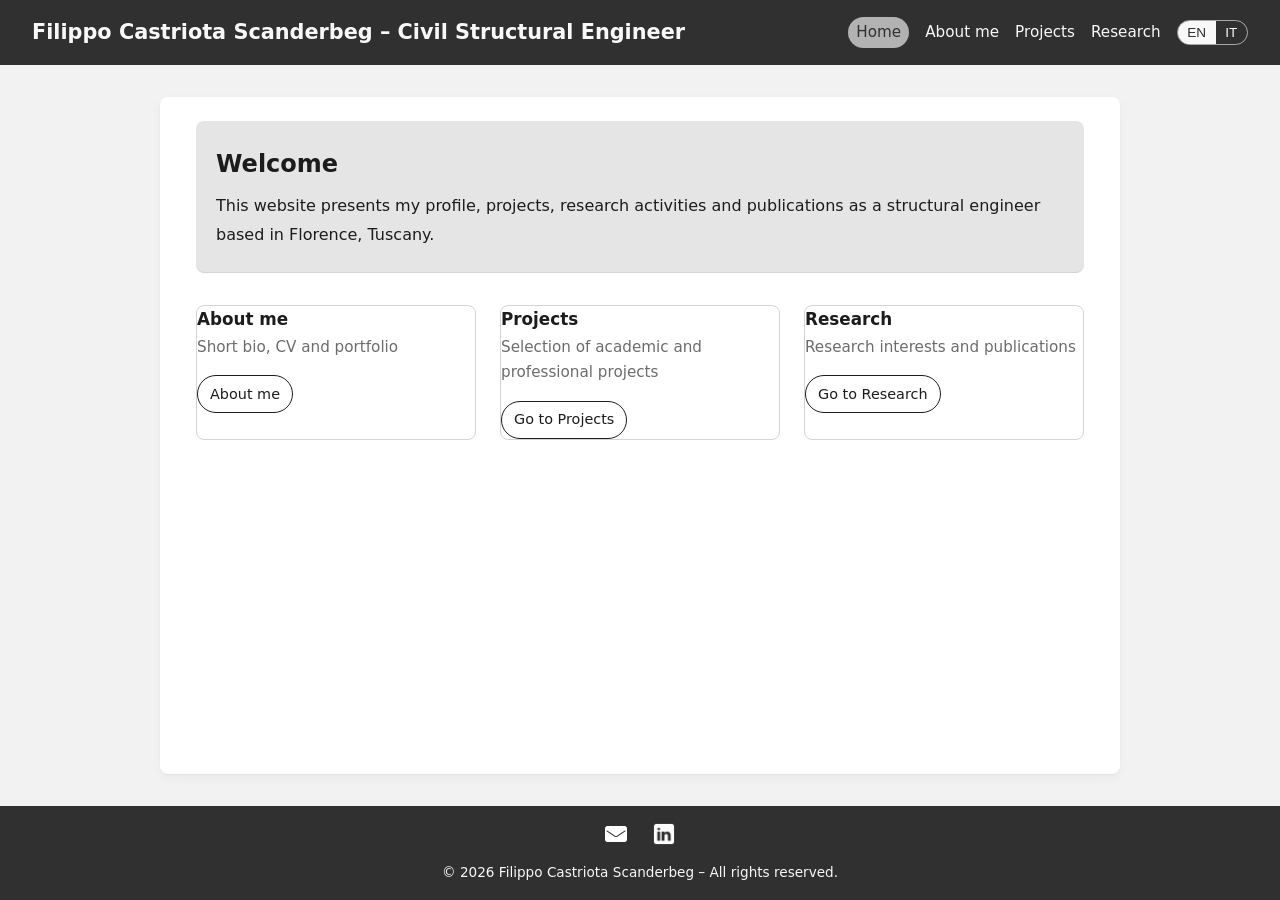
==== index.html @ 75272bab "Style" ====
<!DOCTYPE html>
<html lang="en">
<head>
  <script>
    (function() {
      try {
        var saved = window.localStorage.getItem('siteLanguage');
        if (saved === 'it' || saved === 'en') {
          document.documentElement.lang = saved;
        }
      } catch (e) {
        // ignore
      }
    })();
  </script>
  <meta charset="UTF-8">
  <meta name="viewport" content="width=device-width, initial-scale=1">
  <title>Filippo Castriota Scanderbeg</title>
  <link rel="preconnect" href="https://fonts.googleapis.com">
  <link rel="preconnect" href="https://fonts.gstatic.com" crossorigin>
  <link rel="stylesheet" href="styles.css">
</head>
<body>
  <header>
    <h1>
      <span data-lang="en">Filippo Castriota Scanderbeg – Civil Structural Engineer</span>
      <span data-lang="it">Filippo Castriota Scanderbeg – Ingegnere Civile Strutturista</span>
    </h1>
    <nav>
      <a href="index.html" data-lang="en" class="active">Home</a>
      <a href="index.html" data-lang="it" class="active">Home</a>
      <a href="about.html" data-lang="en">About me</a>
      <a href="about.html" data-lang="it">Chi sono</a>
      <a href="projects.html" data-lang="en">Projects</a>
      <a href="projects.html" data-lang="it">Progetti</a>
      <a href="research.html" data-lang="en">Research</a>
      <a href="research.html" data-lang="it">Ricerca</a>

      <div class="lang-switcher">
        <button type="button" class="lang-btn" data-lang-switch="en">EN</button>
        <button type="button" class="lang-btn" data-lang-switch="it">IT</button>
      </div>
    </nav>
  </header>

  <main>
    <section class="hero">
      <h2 data-lang="en">Welcome<br></h2>
      <h2 data-lang="it">Benvenuto<br></h2>

      <p data-lang="en">
        This website presents my profile, projects, research activities and publications as a structural engineer
        based in Florence, Tuscany.
      </p>
      <p data-lang="it">
        Questo sito presenta il mio profilo, i progetti, le attività di ricerca e le pubblicazioni come ingegnere
        strutturista con base a Firenze, Toscana.
      </p>
    </section>

    <section class="grid">
      <article class="card">
        <h3 data-lang="en">About me<br></h3>
        <h3 data-lang="it">Chi sono<br></h3>
        <p data-lang="en">Short bio, CV and portfolio<br></p>
        <p data-lang="it">Breve bio, CV e portfolio<br></p>
        <div class="card-actions">
          <a href="about.html" data-lang="en">About me</a>
          <a href="about.html" data-lang="it">Chi sono</a>
        </div>
      </article>

      <article class="card">
        <h3 data-lang="en">Projects<br></h3>
        <h3 data-lang="it">Progetti<br></h3>
        <p data-lang="en">Selection of academic and professional projects<br></p>
        <p data-lang="it">Selezione di progetti accademici e professionali<br></p>
        <div class="card-actions">
          <a href="projects.html" data-lang="en">Go to Projects</a>
          <a href="projects.html" data-lang="it">Vai ai Progetti</a>
        </div>
      </article>

      <article class="card">
        <h3 data-lang="en">Research<br></h3>
        <h3 data-lang="it">Ricerca<br></h3>
        <p data-lang="en">Research interests and publications<br></p>
        <p data-lang="it">Interessi di ricerca e pubblicazioni<br></p>
        <div class="card-actions">
          <a href="research.html" data-lang="en">Go to Research</a>
          <a href="research.html" data-lang="it">Vai alla Ricerca</a>
        </div>
      </article>

    </section>
  </main>

<footer class="site-footer">
    <div class="footer-icons">
      <a href="mailto:filippo.castriotascanderbeg@gmail.com" aria-label="Email">
        <img src="assets/icons8-email-48.png" alt="Email">
      </a>
      <a href="https://www.linkedin.com/in/filippo-castriota-scanderbeg-896a7925b" target="_blank" rel="noopener noreferrer" aria-label="LinkedIn">
        <img src="assets/icons8-linkedin-50.png" alt="LinkedIn">
      </a>
    </div>
    © <span id="year"></span> Filippo Castriota Scanderbeg – All rights reserved.
</footer>

  <script>document.getElementById('year').textContent = new Date().getFullYear();</script>
  <script src="lang.js"></script>
</body>
</html>
---- styles.css ----
[data-lang] { display: none; }
html[lang="en"] [data-lang="en"], html[lang="it"] [data-lang="it"] { display: initial; }
:root {
  --bg:           #f2f2f2;
  --surface:      #ffffff;
  --surface-alt:  #e5e5e5;
  --text:         #1c1c1c;
  --muted:        #6c6c6c;
  --border:       #d4d4d4;
  --primary:      #1c1c1c;
  --primary-light:#dcdcdc;
}

html, body {
  height: 100%;
}

body {
  min-height: 100vh;
  display: flex;
  flex-direction: column;
  font-family: 'Artifakt Element', system-ui, -apple-system, BlinkMacSystemFont, "Segoe UI", sans-serif;
  background: var(--bg);
  color: var(--text);
  line-height: 1.6;
}

main {
  flex: 1 0 auto;
}

footer.site-footer {
  flex-shrink: 0;
}

* {
  box-sizing: border-box;
  margin: 0;
  padding: 0;
}

header {
  background: #303030;
  color: #f8f8f8;
  padding: 1rem 2rem;
  display: flex;
  flex-wrap: wrap;
  align-items: center;
  justify-content: space-between;
  gap: 0.75rem;
}

header h1 {
  font-size: 1.3rem;
}

nav {
  display: flex;
  align-items: center;
  gap: 1rem;
  flex-wrap: wrap;
}

nav a {
  color: #f8f8f8;
  text-decoration: none;
  font-size: 0.95rem;
}

nav a:hover {
  text-decoration: underline;
}

nav a.active {
  background: rgba(248, 248, 248, 0.65);
  color: #303030;
  border-radius: 999px;
  padding: 0.2rem 0.5rem;
}

.lang-switcher {
  display: inline-flex;
  border-radius: 999px;
  border: 1px solid rgba(248, 248, 248, 0.6);
  overflow: hidden;
}

.lang-btn {
  background: transparent;
  border: none;
  color: #f8f8f8;
  font-size: 0.85rem;
  padding: 0.25rem 0.6rem;
  cursor: pointer;
}

.lang-btn.active-lang {
  background: #f8f8f8;
  color: #303030;
}

main {
  max-width: 960px;
  margin: 2rem auto;
  padding: 0 1rem 3rem;
  background: var(--surface);
  border-radius: 0.5rem;
  box-shadow:
    0 1px 2px rgba(0,0,0,0.04),
    0 4px 12px rgba(0,0,0,0.04);
}

.hero {
  background: var(--surface-alt);
  border-radius: 0.5rem;
  margin: 1.5rem 1.25rem 2rem;
  padding: 1.5rem 1.25rem;
}

.hero h2 { margin-bottom: 0.75rem; }
.hero p { margin-bottom: 0.5rem; }

.grid {
  display: grid;
  grid-template-columns: repeat(auto-fit, minmax(220px, 1fr));
  gap: 1.5rem;
  padding: 0 1.25rem 1.5rem;
}

.card,
.project-card {
  background: #ffffff;
  border-radius: 0.5rem;
  border: 1px solid var(--border);
}

.card h3 { margin-bottom: 0.5rem; font-size: 1.05rem; }

.card p { font-size: 0.95rem; color: var(--muted); margin-bottom: 0.75rem; flex-grow: 1; }

.card-actions,
.contact-links {
  display: flex;
  flex-wrap: wrap;
  align-items: center;
  gap: 0.75rem;
  margin-top: 1rem;
}

.card a,
.contact-links a {
  display: inline-flex;
  align-items: center;
  justify-content: center;
  padding: 0.4rem 0.75rem;
  border-radius: 999px;
  border: 1px solid var(--primary);
  color: var(--primary);
  text-decoration: none;
  font-size: 0.9rem;
}

.contact-links { margin-top: 1rem; display: flex; justify-content: center; align-items: center; gap: 1rem; flex-wrap: wrap; }

.card a:hover,
.contact-links a:hover { background: var(--primary-light); }

.contact-address { font-size: 0.95rem; color: var(--muted); white-space: nowrap; }

a { color: var(--primary); }
a:hover { text-decoration: underline; }

/* Footer styles */
footer.site-footer, footer {
  background: #303030;
  color: #f8f8f8;
  text-align: center;
  padding: 1rem;
  font-size: 0.85rem;
}

.footer-icons {
  display: flex;
  justify-content: center;
  align-items: center;
  gap: 1.5rem;
  margin-bottom: 1rem;
}

.footer-icons img { width: 24px; height: 24px; object-fit: contain; filter: grayscale(1) invert(1); }
.footer-icons a { display: inline-flex; align-items: center; justify-content: center; }

/* Profile page specific */
.profile-img { max-width: 200px; height: auto; border-radius: 0.5rem; margin-bottom: 1rem; display: block; }
.profile-grid { display: flex; align-items: flex-start; gap: 1.5rem; flex-wrap: wrap; }
.profile-text { flex: 1; min-width: 220px; }
.bio-block { margin-top: 0.25rem; margin-bottom: 1rem; }

/* Projects page specific */
.projects-list { display: grid; grid-template-columns: repeat(auto-fit, minmax(260px, 1fr)); gap: 1.5rem; margin-top: 1rem; }
.project-card h3 { margin-bottom: 0.5rem; font-size: 1.05rem; }
.project-card p { font-size: 0.95rem; color: var(--muted); margin-bottom: 0.4rem; }

/* Research page specifics */
section { padding: 1.5rem 1.25rem; border-bottom: 1px solid var(--border); }
section:last-of-type { border-bottom: none; }
.h2 { font-size: 1.2rem; margin-bottom: 0.75rem; border-left: 3px solid #000; padding-left: 0.5rem; }

@media (max-width: 640px) {
  header { padding: 0.75rem 1rem; }
  header h1 { font-size: 1.05rem; }
  nav { gap: 0.5rem; }
  nav a { font-size: 0.85rem; }
  main { margin: 1.5rem 0.5rem 2rem; padding: 0.5rem 0.3rem 2rem; }
  .hero, .grid { margin-left: 0.5rem; margin-right: 0.5rem; padding-left: 0; padding-right: 0; }
  section { margin: 0.5rem 0.5rem; padding: 1rem 0.75rem; }
}
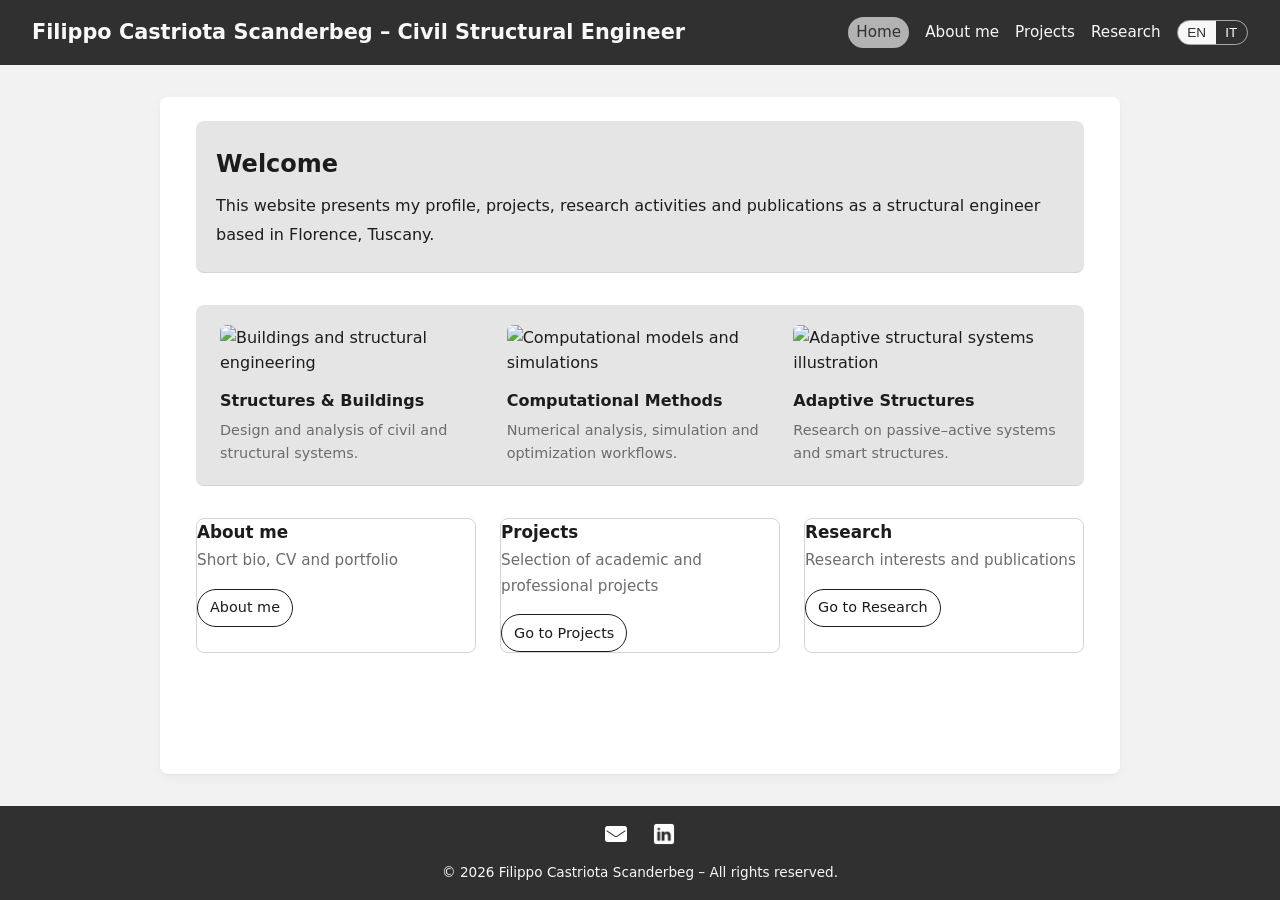
==== commit c444b8fc: "modifiche pag iniziale" ====
--- a/index.html
+++ b/index.html
@@ -58,6 +58,32 @@
       </p>
     </section>
 
+    <section class="interests-strip">
+      <article class="interest-card">
+        <img src="assets/interest-structures.jpg" alt="Buildings and structural engineering" class="interest-image">
+        <h3 data-lang="en">Structures & Buildings</h3>
+        <h3 data-lang="it">Strutture & Costruzioni</h3>
+        <p data-lang="en">Design and analysis of civil and structural systems.</p>
+        <p data-lang="it">Progettazione e analisi di sistemi civili e strutturali.</p>
+      </article>
+
+      <article class="interest-card">
+        <img src="assets/interest-computational.jpg" alt="Computational models and simulations" class="interest-image">
+        <h3 data-lang="en">Computational Methods</h3>
+        <h3 data-lang="it">Metodi Computazionali</h3>
+        <p data-lang="en">Numerical analysis, simulation and optimization workflows.</p>
+        <p data-lang="it">Analisi numerica, simulazione e processi di ottimizzazione.</p>
+      </article>
+
+      <article class="interest-card">
+        <img src="assets/interest-adaptive.jpg" alt="Adaptive structural systems illustration" class="interest-image">
+        <h3 data-lang="en">Adaptive Structures</h3>
+        <h3 data-lang="it">Strutture Adattive</h3>
+        <p data-lang="en">Research on passive–active systems and smart structures.</p>
+        <p data-lang="it">Ricerca su sistemi passivo–attivi e strutture intelligenti.</p>
+      </article>
+    </section>
+
     <section class="grid">
       <article class="card">
         <h3 data-lang="en">About me<br></h3>
--- a/styles.css
+++ b/styles.css
@@ -68,7 +68,7 @@
 }
 
 nav a:hover {
-  text-decoration: underline;
+  text-decoration: none;
 }
 
 nav a.active {
@@ -119,6 +119,42 @@
 
 .hero h2 { margin-bottom: 0.75rem; }
 .hero p { margin-bottom: 0.5rem; }
+
+/* Fascia interessi homepage: 3 immagini orizzontali */
+.interests-strip {
+  margin: 1.5rem 1.25rem 2rem;
+  padding: 1.25rem 1.5rem;
+  background: var(--surface-alt);
+  border-radius: 0.5rem;
+
+  display: grid;
+  grid-template-columns: repeat(3, minmax(0, 1fr));
+  gap: 1.25rem;
+}
+
+.interest-card {
+  display: flex;
+  flex-direction: column;
+  align-items: flex-start;
+}
+
+.interest-image {
+  width: 100%;
+  border-radius: 0.4rem;
+  margin-bottom: 0.75rem;
+  display: block;
+  object-fit: cover;
+}
+
+.interest-card h3 {
+  margin-bottom: 0.35rem;
+  font-size: 1rem;
+}
+
+.interest-card p {
+  font-size: 0.9rem;
+  color: var(--muted);
+}
 
 .grid {
   display: grid;
@@ -167,8 +203,34 @@
 
 .contact-address { font-size: 0.95rem; color: var(--muted); white-space: nowrap; }
 
-a { color: var(--primary); }
-a:hover { text-decoration: underline; }
+a { color: #ffffff;
+    text-decoration: none;
+}
+a:hover { text-decoration: none; }
+
+/* Bottoni download CV/Portfolio (about & projects) */
+.downloads {
+  margin-top: 1rem;
+  display: flex;
+  flex-wrap: wrap;
+  gap: 0.75rem;
+}
+
+.downloads a {
+  display: inline-flex;
+  align-items: center;
+  justify-content: center;
+  padding: 0.4rem 0.75rem;
+  border-radius: 999px;
+  border: 1px solid var(--primary);
+  color: var(--primary);
+  text-decoration: none;
+  font-size: 0.9rem;
+}
+
+.downloads a:hover {
+  background: var(--primary-light);
+}
 
 /* Footer styles */
 footer.site-footer, footer {
@@ -197,9 +259,104 @@
 .bio-block { margin-top: 0.25rem; margin-bottom: 1rem; }
 
 /* Projects page specific */
-.projects-list { display: grid; grid-template-columns: repeat(auto-fit, minmax(260px, 1fr)); gap: 1.5rem; margin-top: 1rem; }
-.project-card h3 { margin-bottom: 0.5rem; font-size: 1.05rem; }
-.project-card p { font-size: 0.95rem; color: var(--muted); margin-bottom: 0.4rem; }
+.projects-list { display: grid; grid-template-columns: repeat(auto-fit, minmax(260px, 1fr)); gap: 1.5rem; margin-top: 1rem; align-items: start; }
+
+/* Contenitore card progetto */
+.project-card {
+  border-radius: 0.5rem;
+  border: 1px solid var(--border);
+  overflow: hidden;
+  background: #ffffff;
+}
+
+/* TESTATA: immagine di sfondo + titolo sopra */
+.project-toggle {
+  position: relative;
+  display: flex;
+  align-items: flex-end;
+  gap: 1rem;
+  width: 100%;
+  height: 160px;
+  padding: 1.25rem 1.25rem;
+  background-size: cover;
+  background-position: center;
+  background-repeat: no-repeat;
+  border: none;
+  cursor: pointer;
+  text-align: left;
+  color: #f8f8f8;
+}
+
+/* overlay scuro sulla foto */
+.project-toggle::before {
+  content: "";
+  position: absolute;
+  inset: 0;
+  background: linear-gradient(
+    to top,
+    rgba(0, 0, 0, 0.55),
+    rgba(0, 0, 0, 0.15)
+  );
+}
+
+.project-toggle > * {
+  position: relative;
+  z-index: 1;
+}
+
+.project-toggle:focus-visible {
+  outline: 2px solid var(--primary);
+  outline-offset: 2px;
+}
+
+.project-heading {
+  flex: 1;
+  display: flex;
+  flex-direction: column;
+  justify-content: flex-end;
+}
+
+.project-heading h3 {
+  margin: 0;
+  font-size: 1.05rem;
+  color: #f8f8f8;
+}
+
+.project-toggle-indicator {
+  margin-left: auto;
+  font-size: 1.2rem;
+  color: #f8f8f8;
+  transition: transform 0.2s ease;
+}
+
+/* CORPO: descrizione, con sfondo bianco */
+.project-details {
+  max-height: 0;
+  overflow: hidden;
+  background: #ffffff;
+  padding: 0;
+  opacity: 0;
+  transition: max-height 0.25s ease,
+              padding 0.25s ease,
+              opacity 0.25s ease;
+}
+
+.project-details p {
+  font-size: 0.95rem;
+  color: var(--muted);
+  margin: 0.5rem 0 1rem;
+}
+
+/* Stato aperto: parte bassa visibile */
+.project-card.is-open .project-details {
+  max-height: 400px;
+  padding: 0.75rem 1.25rem;
+  opacity: 1;
+}
+
+.project-card.is-open .project-toggle-indicator {
+  transform: rotate(45deg); /* + diventa x */
+}
 
 /* Research page specifics */
 section { padding: 1.5rem 1.25rem; border-bottom: 1px solid var(--border); }
@@ -212,6 +369,7 @@
   nav { gap: 0.5rem; }
   nav a { font-size: 0.85rem; }
   main { margin: 1.5rem 0.5rem 2rem; padding: 0.5rem 0.3rem 2rem; }
-  .hero, .grid { margin-left: 0.5rem; margin-right: 0.5rem; padding-left: 0; padding-right: 0; }
+  .hero, .grid, .interests-strip { margin-left: 0.5rem; margin-right: 0.5rem; padding-left: 0; padding-right: 0; }
+  .interests-strip { grid-template-columns: 1fr; margin: 1rem 0.5rem 1.75rem; padding: 1rem 0.75rem; }
   section { margin: 0.5rem 0.5rem; padding: 1rem 0.75rem; }
 }
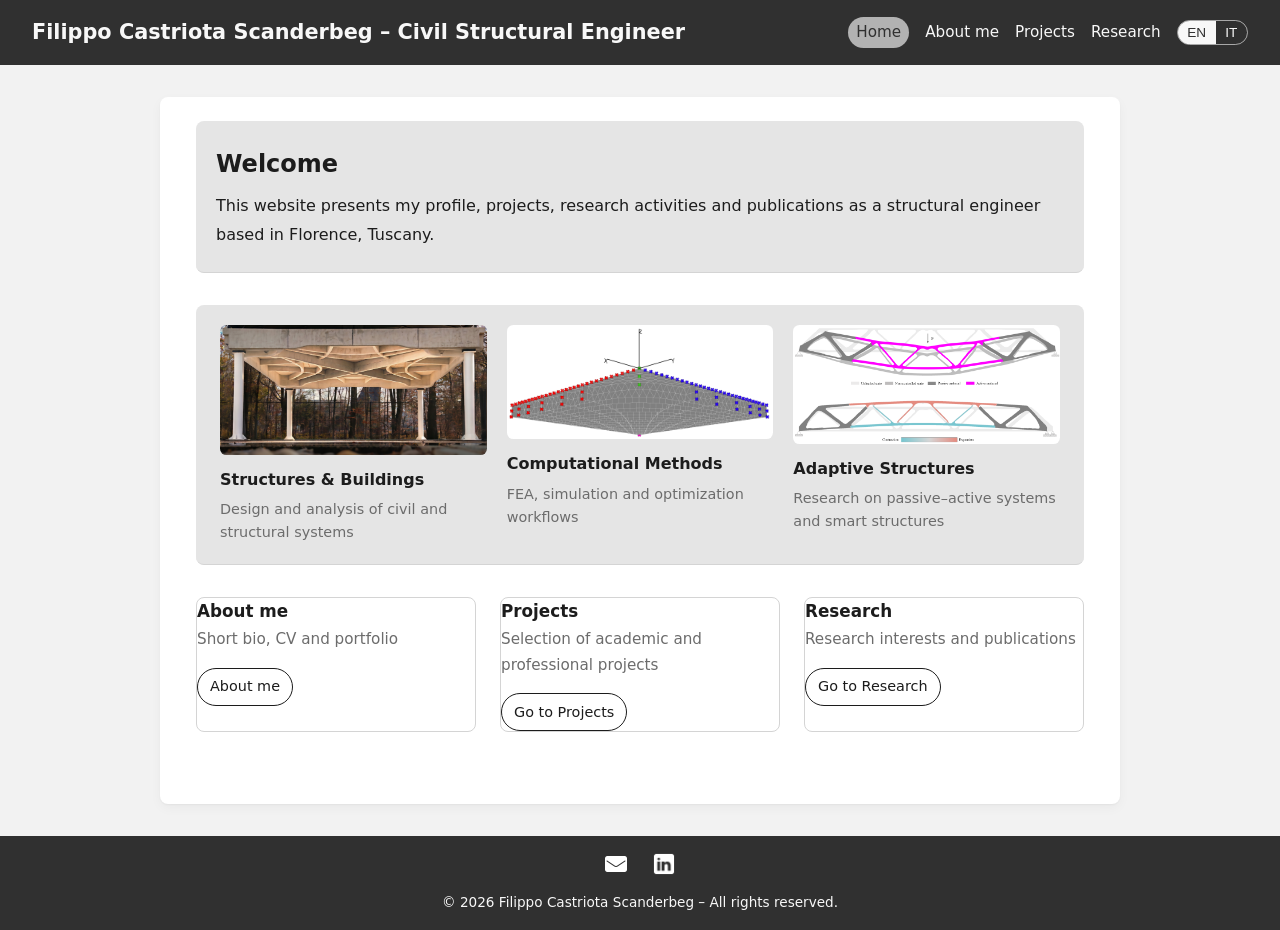
==== commit 2b5606d9: "OK" ====
--- a/index.html
+++ b/index.html
@@ -60,27 +60,27 @@
 
     <section class="interests-strip">
       <article class="interest-card">
-        <img src="assets/interest-structures.jpg" alt="Buildings and structural engineering" class="interest-image">
+        <img src="assets/Constructions.png" alt="Buildings and structural engineering" class="interest-image">
         <h3 data-lang="en">Structures & Buildings</h3>
         <h3 data-lang="it">Strutture & Costruzioni</h3>
-        <p data-lang="en">Design and analysis of civil and structural systems.</p>
-        <p data-lang="it">Progettazione e analisi di sistemi civili e strutturali.</p>
+        <p data-lang="en">Design and analysis of civil and structural systems</p>
+        <p data-lang="it">Progettazione e analisi di sistemi civili e strutturali</p>
       </article>
 
       <article class="interest-card">
-        <img src="assets/interest-computational.jpg" alt="Computational models and simulations" class="interest-image">
+        <img src="assets/FEM.png" alt="Computational models and simulations" class="interest-image">
         <h3 data-lang="en">Computational Methods</h3>
         <h3 data-lang="it">Metodi Computazionali</h3>
-        <p data-lang="en">Numerical analysis, simulation and optimization workflows.</p>
-        <p data-lang="it">Analisi numerica, simulazione e processi di ottimizzazione.</p>
+        <p data-lang="en">FEA, simulation and optimization workflows</p>
+        <p data-lang="it">FEA, simulazione e processi di ottimizzazione</p>
       </article>
 
       <article class="interest-card">
-        <img src="assets/interest-adaptive.jpg" alt="Adaptive structural systems illustration" class="interest-image">
+        <img src="assets/Adaptivity.png" alt="Adaptive structural systems illustration" class="interest-image">
         <h3 data-lang="en">Adaptive Structures</h3>
         <h3 data-lang="it">Strutture Adattive</h3>
-        <p data-lang="en">Research on passive–active systems and smart structures.</p>
-        <p data-lang="it">Ricerca su sistemi passivo–attivi e strutture intelligenti.</p>
+        <p data-lang="en">Research on passive–active systems and smart structures</p>
+        <p data-lang="it">Ricerca su sistemi passivo–attivi e strutture intelligenti</p>
       </article>
     </section>
 
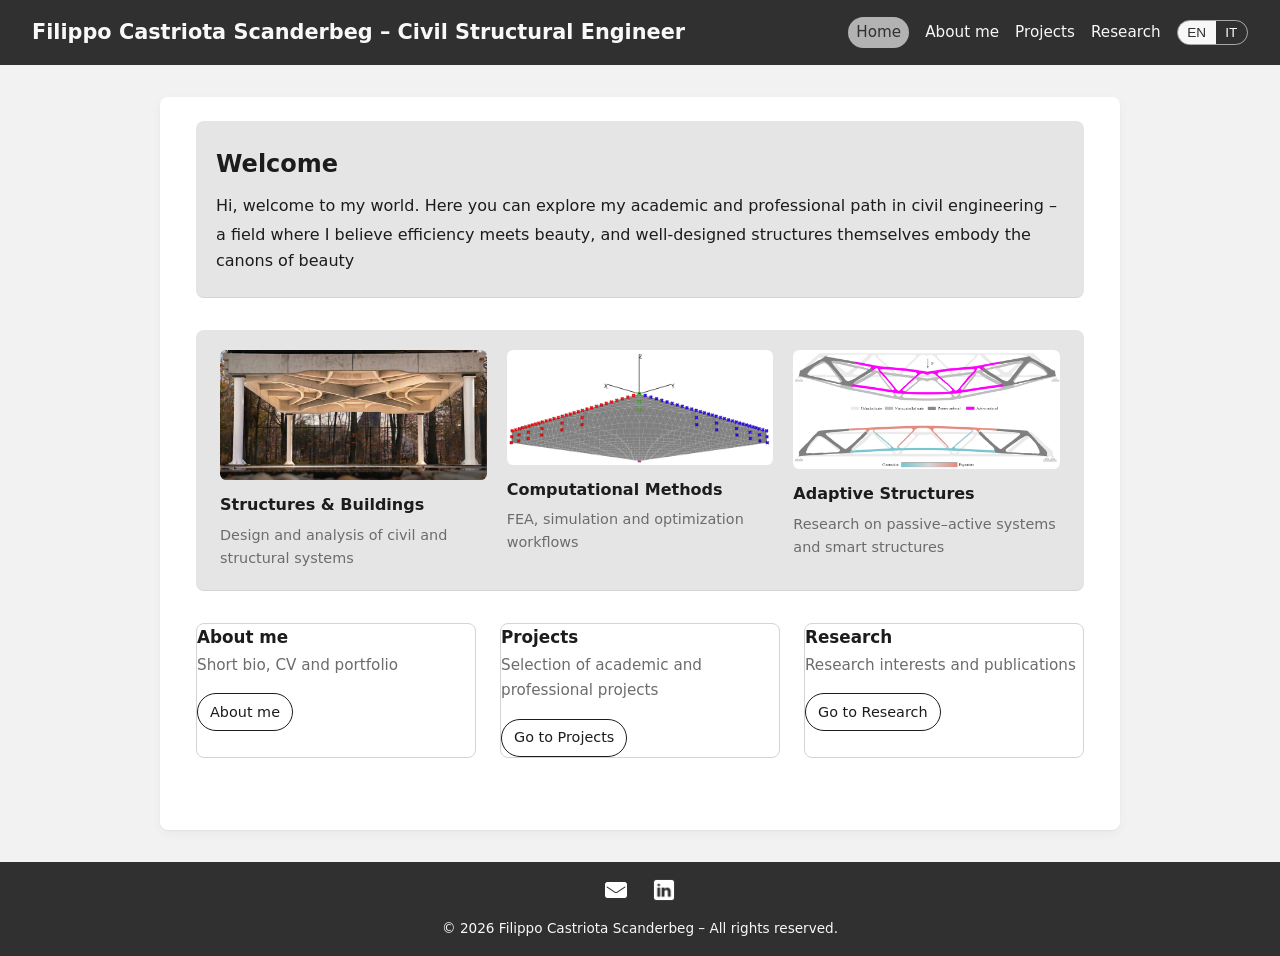
==== commit b4dd7c85: "ok" ====
--- a/index.html
+++ b/index.html
@@ -49,12 +49,10 @@
       <h2 data-lang="it">Benvenuto<br></h2>
 
       <p data-lang="en">
-        This website presents my profile, projects, research activities and publications as a structural engineer
-        based in Florence, Tuscany.
+        Hi, welcome to my world. Here you can explore my academic and professional path in civil engineering – a field where I believe efficiency meets beauty, and well-designed structures themselves embody the canons of beauty
       </p>
       <p data-lang="it">
-        Questo sito presenta il mio profilo, i progetti, le attività di ricerca e le pubblicazioni come ingegnere
-        strutturista con base a Firenze, Toscana.
+        Benvenuto nel mio mondo. Qui puoi esplorare il mio percorso accademico e professionale nell’ingegneria civile – un ambito in cui, per me, l’efficienza incontra la bellezza e le strutture ben progettate incarnano loro stesse i canoni di bellezza.
       </p>
     </section>
 
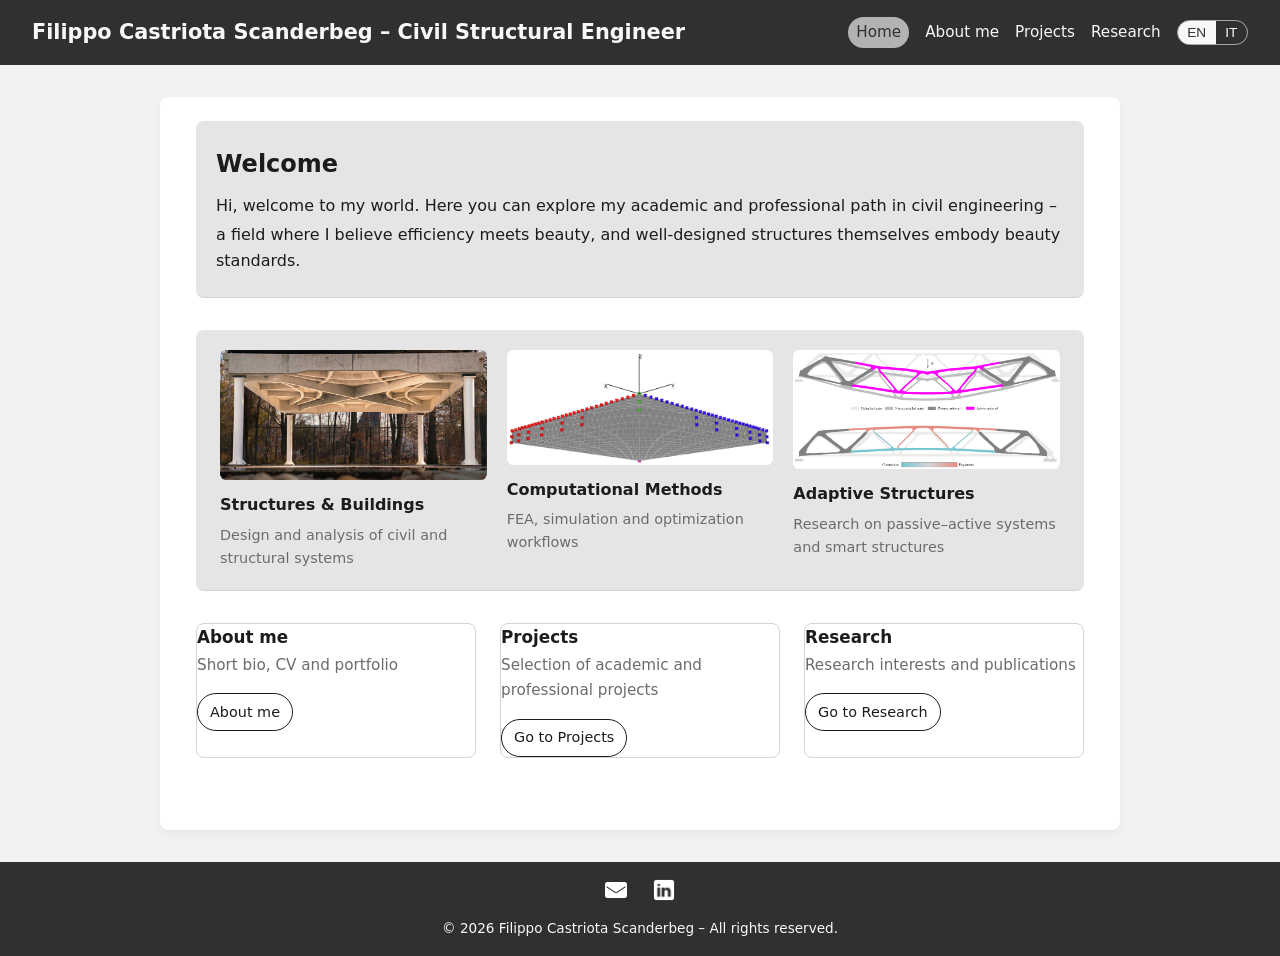
==== commit f551b2b2: "ok" ====
--- a/index.html
+++ b/index.html
@@ -49,7 +49,7 @@
       <h2 data-lang="it">Benvenuto<br></h2>
 
       <p data-lang="en">
-        Hi, welcome to my world. Here you can explore my academic and professional path in civil engineering – a field where I believe efficiency meets beauty, and well-designed structures themselves embody the canons of beauty
+        Hi, welcome to my world. Here you can explore my academic and professional path in civil engineering – a field where I believe efficiency meets beauty, and well-designed structures themselves embody beauty standards.
       </p>
       <p data-lang="it">
         Benvenuto nel mio mondo. Qui puoi esplorare il mio percorso accademico e professionale nell’ingegneria civile – un ambito in cui, per me, l’efficienza incontra la bellezza e le strutture ben progettate incarnano loro stesse i canoni di bellezza.
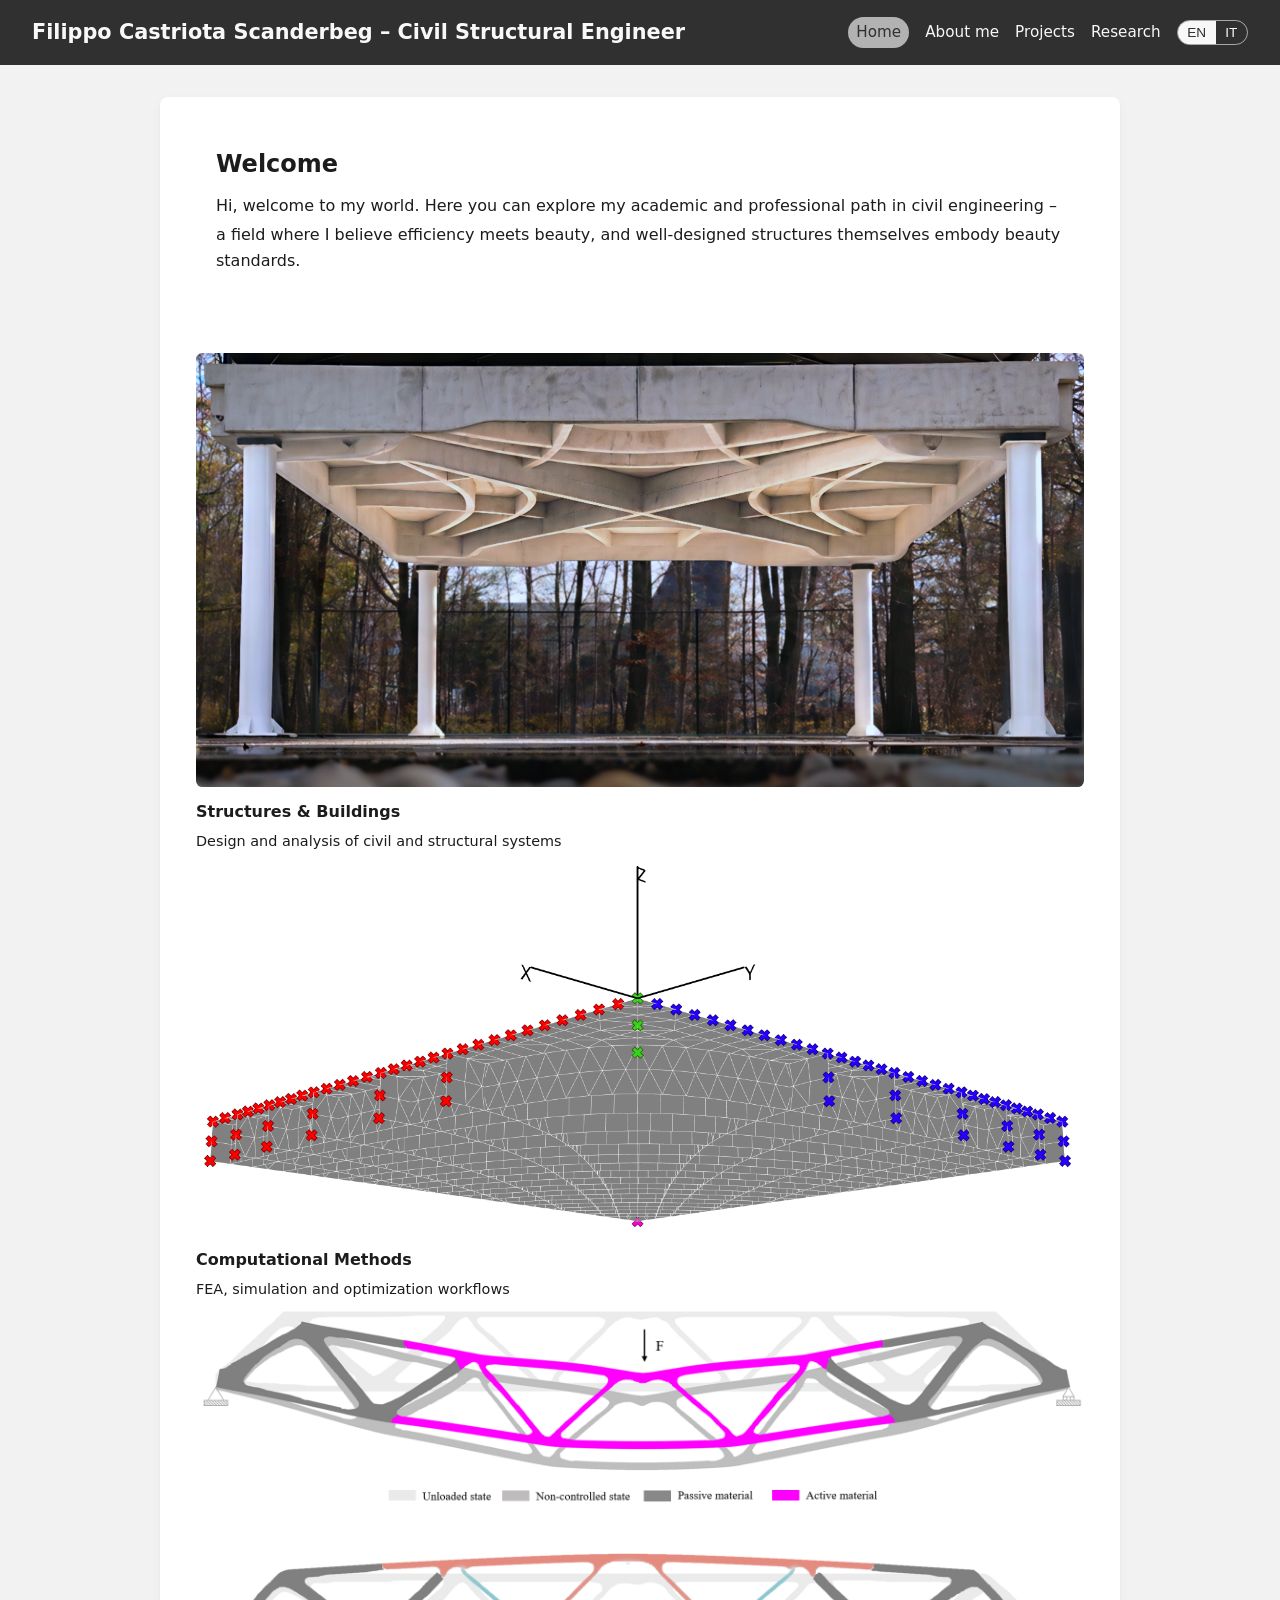
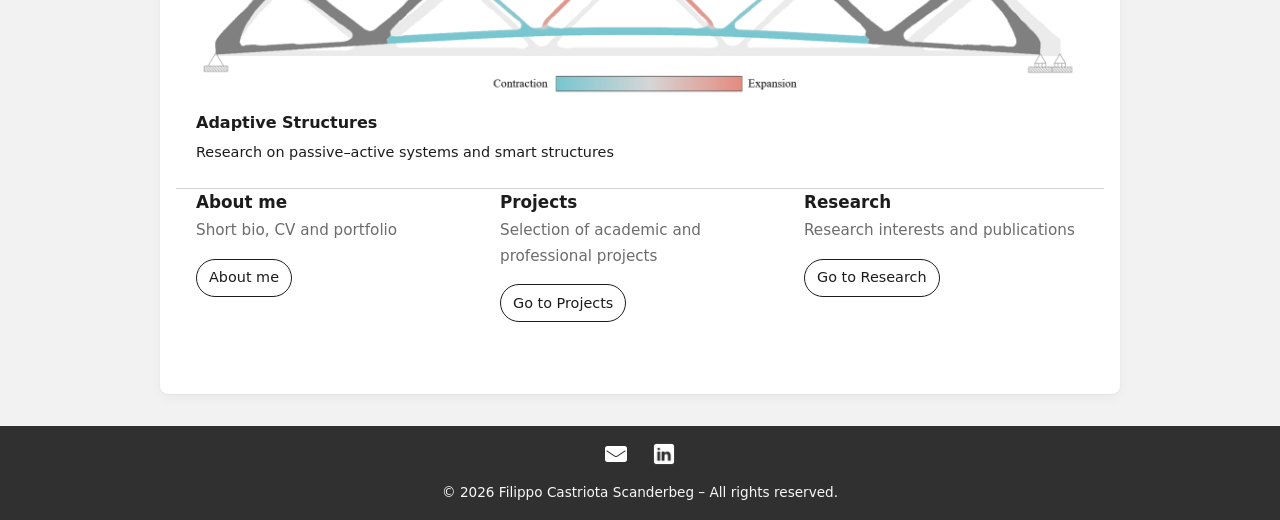
==== commit c96a2d9e: "ok" ====
--- a/index.html
+++ b/index.html
@@ -56,7 +56,7 @@
       </p>
     </section>
 
-    <section class="interests-strip">
+    <section>
       <article class="interest-card">
         <img src="assets/Constructions.png" alt="Buildings and structural engineering" class="interest-image">
         <h3 data-lang="en">Structures & Buildings</h3>
--- a/styles.css
+++ b/styles.css
@@ -111,8 +111,8 @@
 }
 
 .hero {
-  background: var(--surface-alt);
-  border-radius: 0.5rem;
+  background: transparent;
+  border: none;
   margin: 1.5rem 1.25rem 2rem;
   padding: 1.5rem 1.25rem;
 }
@@ -124,8 +124,8 @@
 .interests-strip {
   margin: 1.5rem 1.25rem 2rem;
   padding: 1.25rem 1.5rem;
-  background: var(--surface-alt);
-  border-radius: 0.5rem;
+  background: transparent;
+  border: none;
 
   display: grid;
   grid-template-columns: repeat(3, minmax(0, 1fr));
@@ -136,6 +136,8 @@
   display: flex;
   flex-direction: column;
   align-items: flex-start;
+  background: transparent;
+  border: none;
 }
 
 .interest-image {
@@ -153,7 +155,7 @@
 
 .interest-card p {
   font-size: 0.9rem;
-  color: var(--muted);
+  color: #1c1c1c;
 }
 
 .grid {
@@ -166,8 +168,7 @@
 .card,
 .project-card {
   background: #ffffff;
-  border-radius: 0.5rem;
-  border: 1px solid var(--border);
+  border: none;
 }
 
 .card h3 { margin-bottom: 0.5rem; font-size: 1.05rem; }
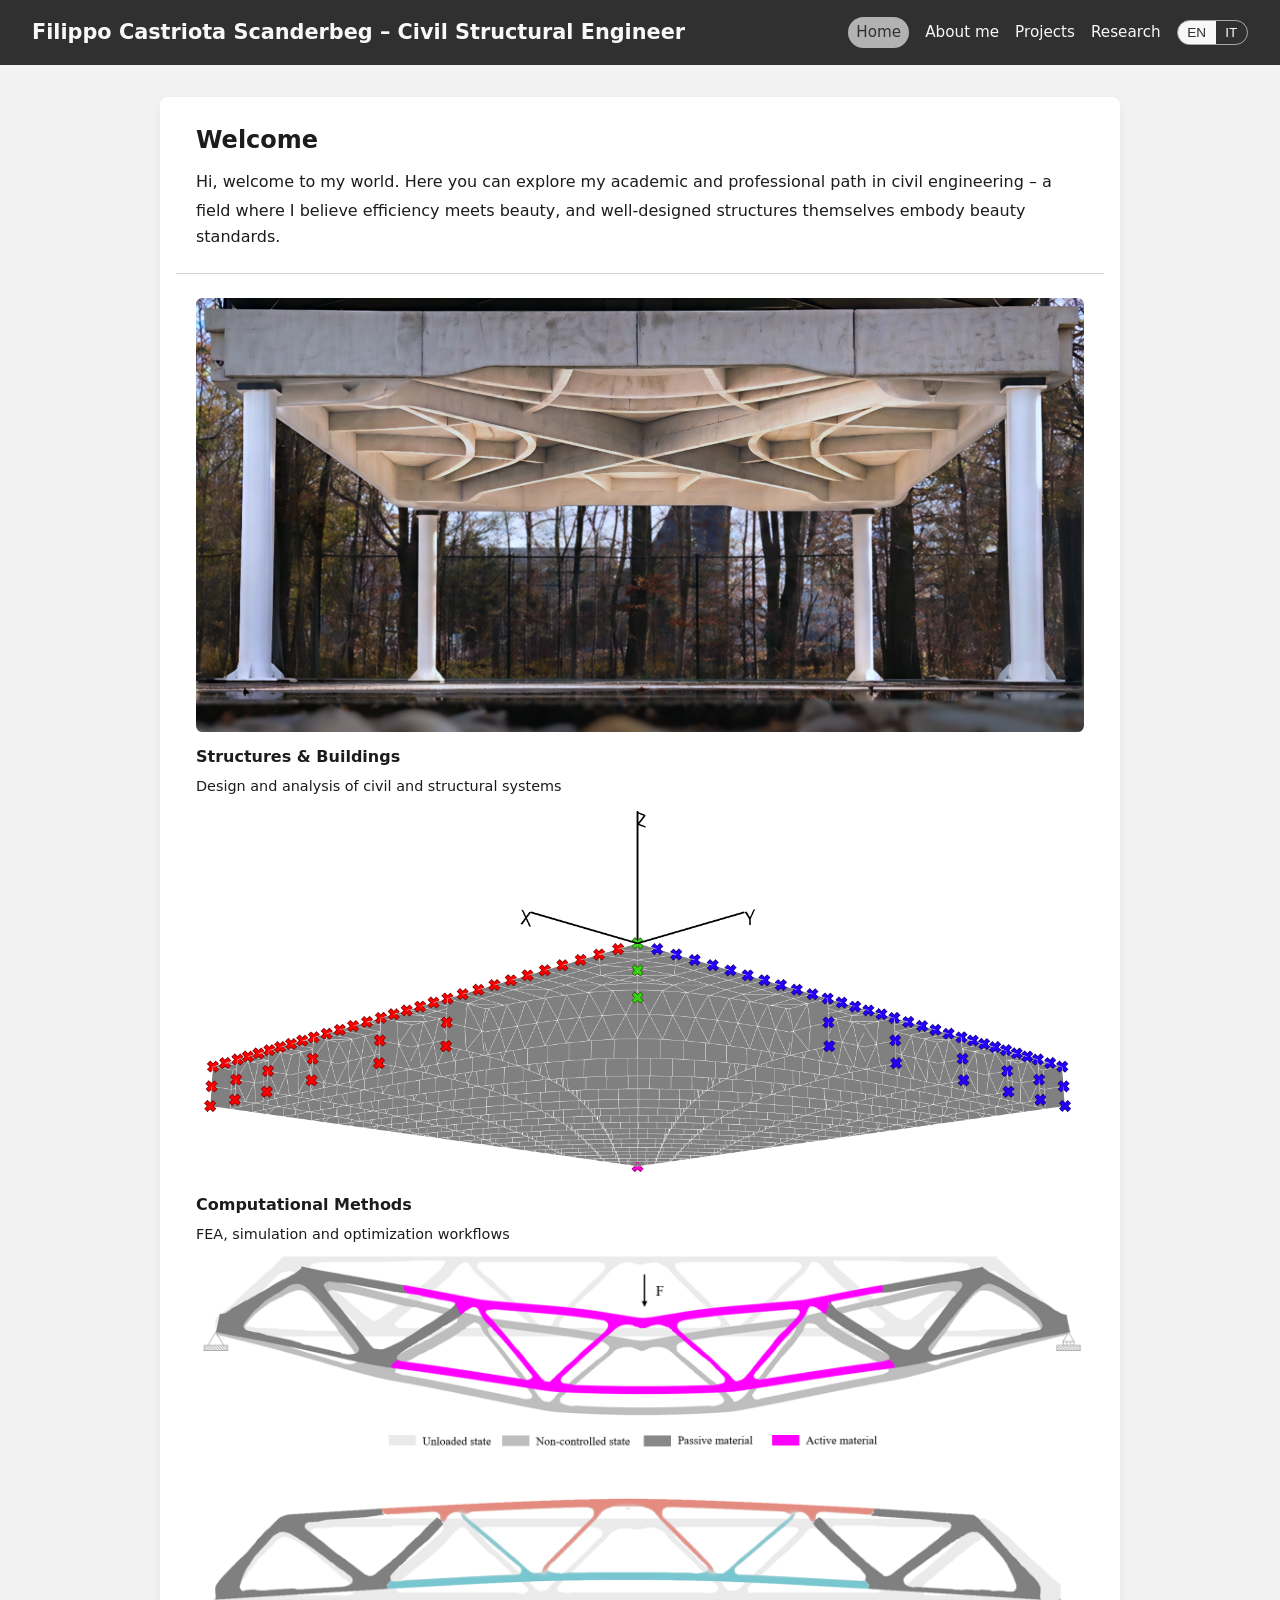
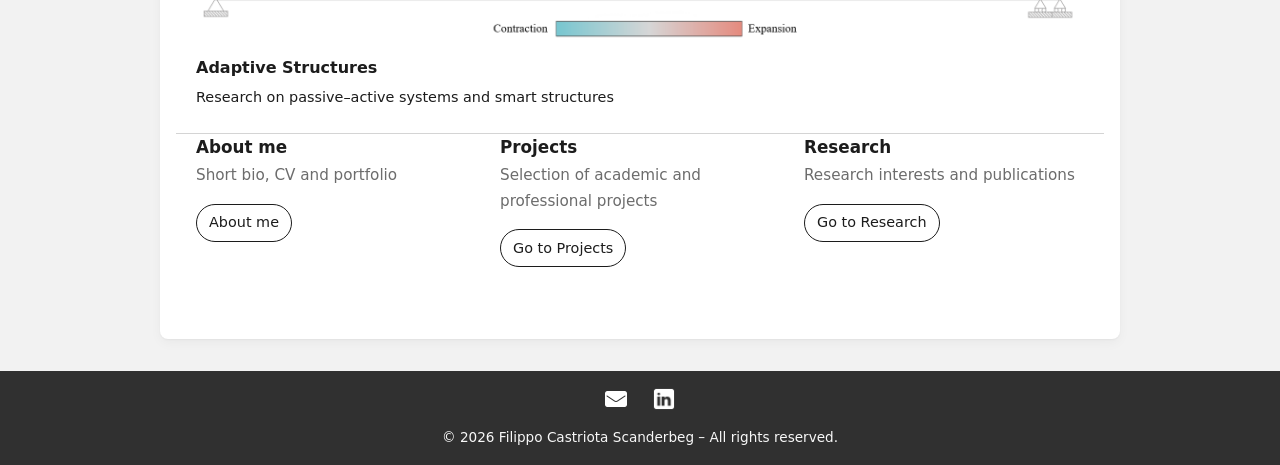
==== commit f0ec071d: "ok" ====
--- a/index.html
+++ b/index.html
@@ -44,7 +44,7 @@
   </header>
 
   <main>
-    <section class="hero">
+    <section>
       <h2 data-lang="en">Welcome<br></h2>
       <h2 data-lang="it">Benvenuto<br></h2>
 
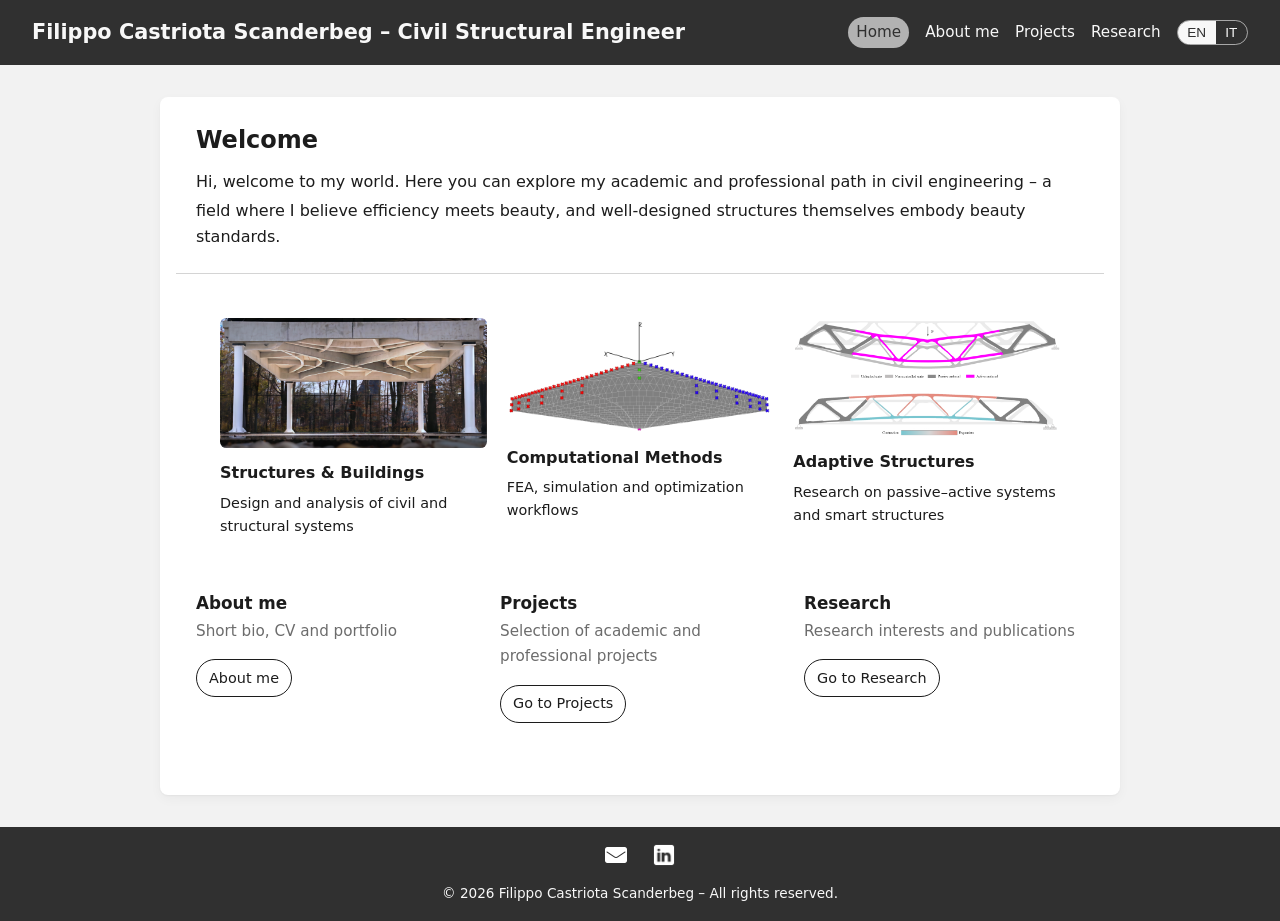
==== commit ce7a6111: "ok" ====
--- a/index.html
+++ b/index.html
@@ -56,7 +56,7 @@
       </p>
     </section>
 
-    <section>
+    <section class="interests-strip">
       <article class="interest-card">
         <img src="assets/Constructions.png" alt="Buildings and structural engineering" class="interest-image">
         <h3 data-lang="en">Structures & Buildings</h3>
--- a/styles.css
+++ b/styles.css
@@ -110,13 +110,6 @@
     0 4px 12px rgba(0,0,0,0.04);
 }
 
-.hero {
-  background: transparent;
-  border: none;
-  margin: 1.5rem 1.25rem 2rem;
-  padding: 1.5rem 1.25rem;
-}
-
 .hero h2 { margin-bottom: 0.75rem; }
 .hero p { margin-bottom: 0.5rem; }
 
